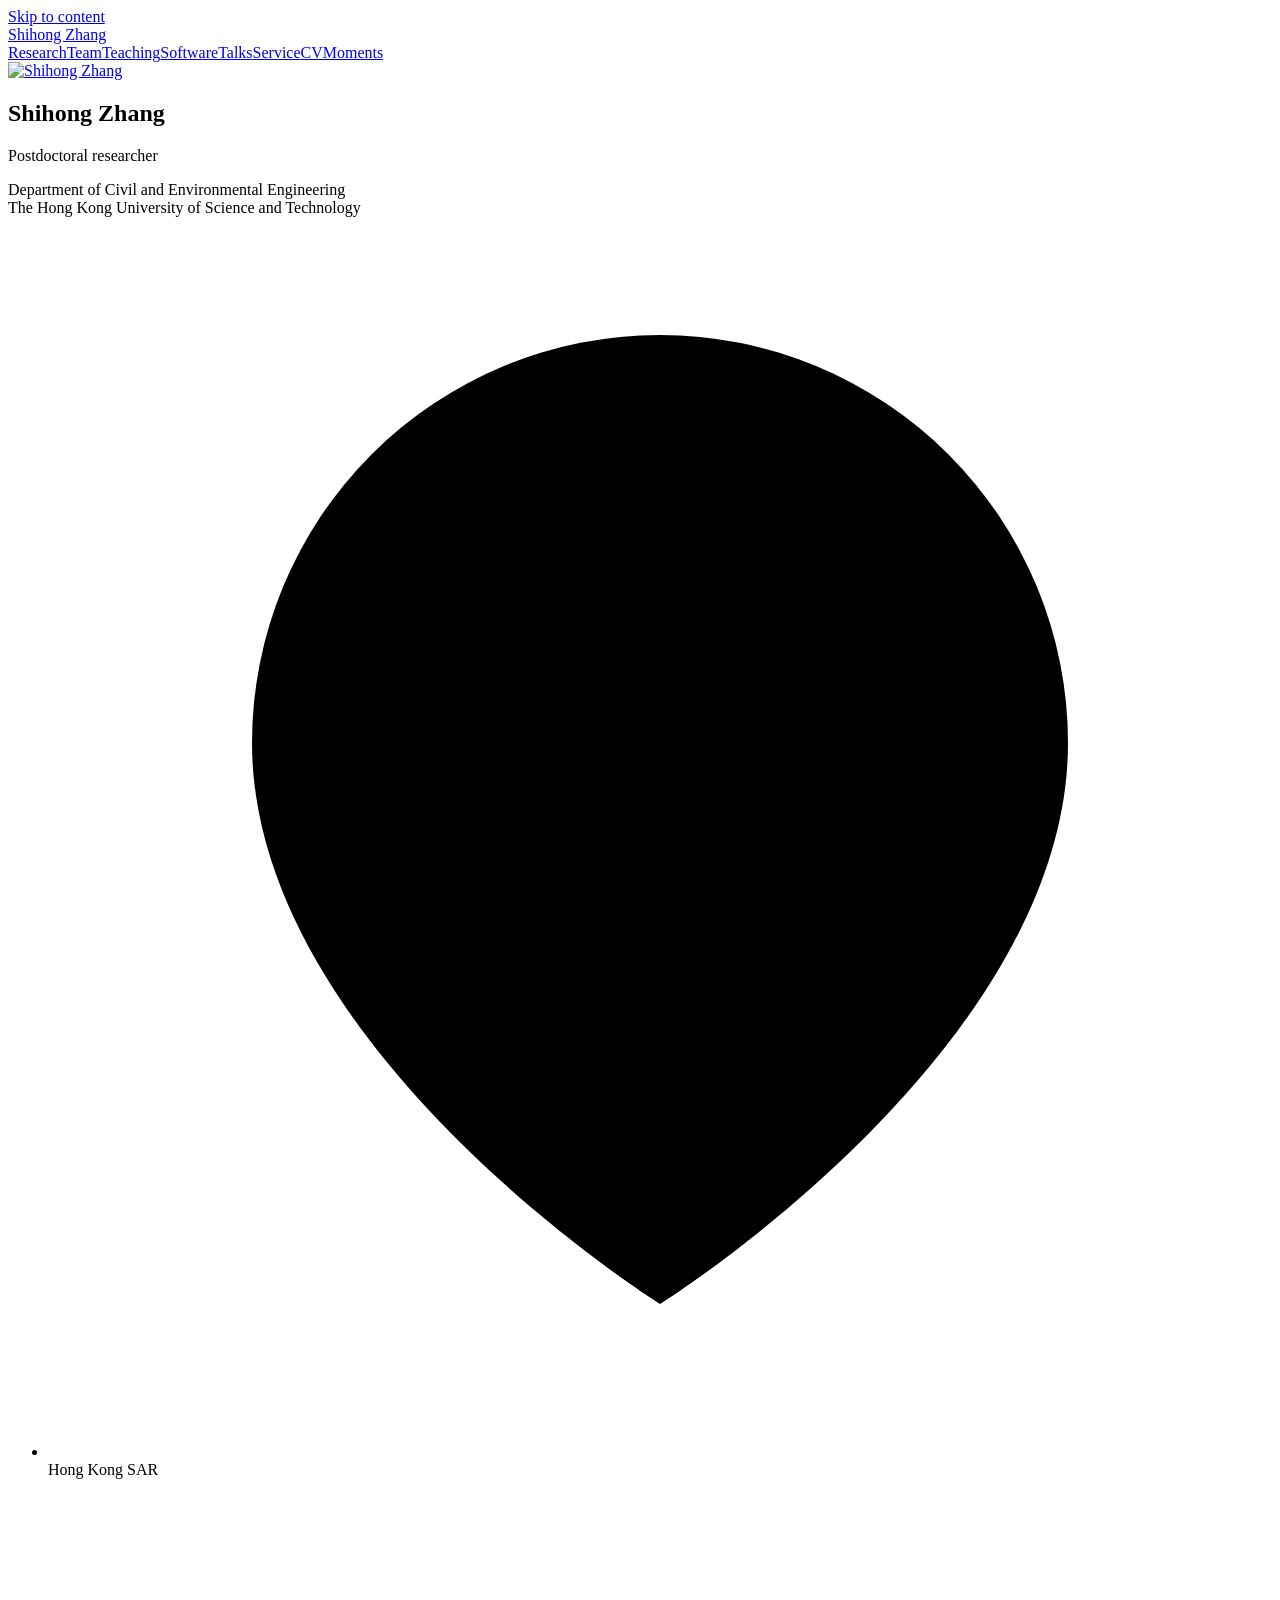
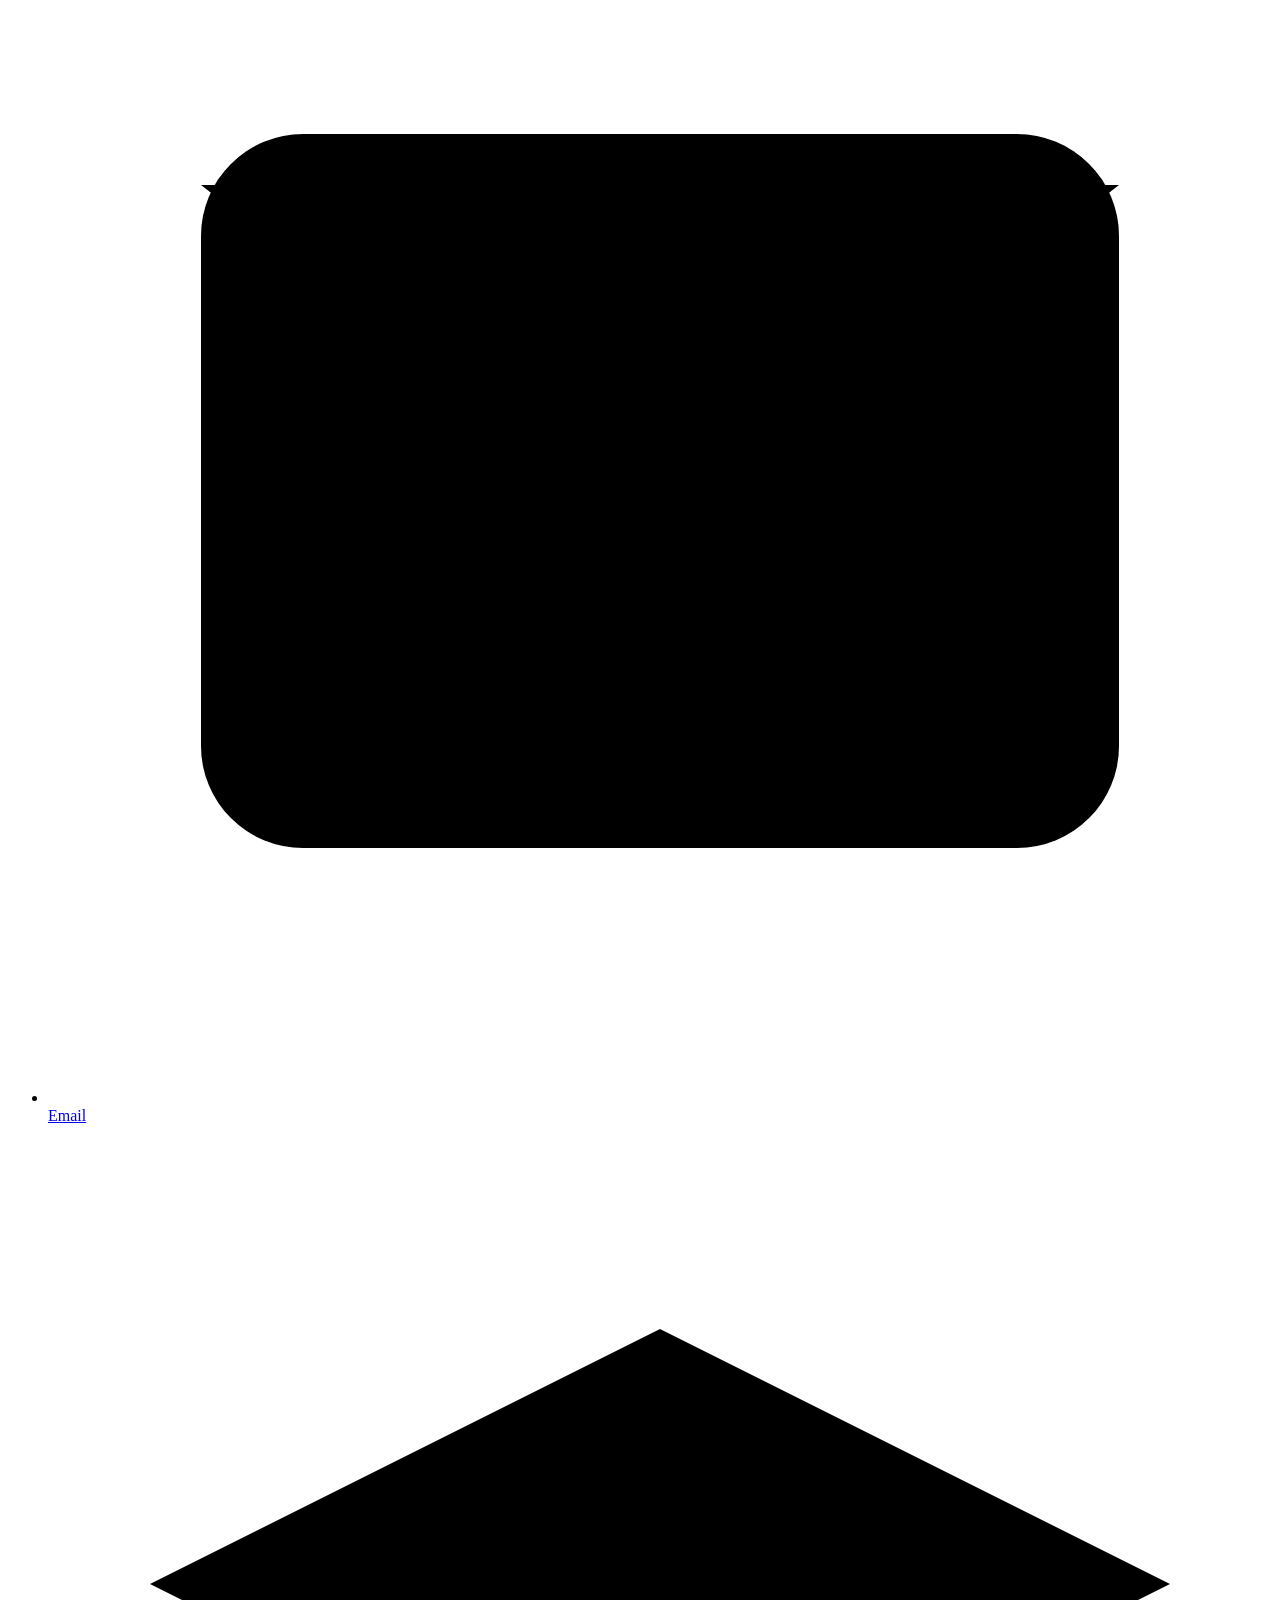
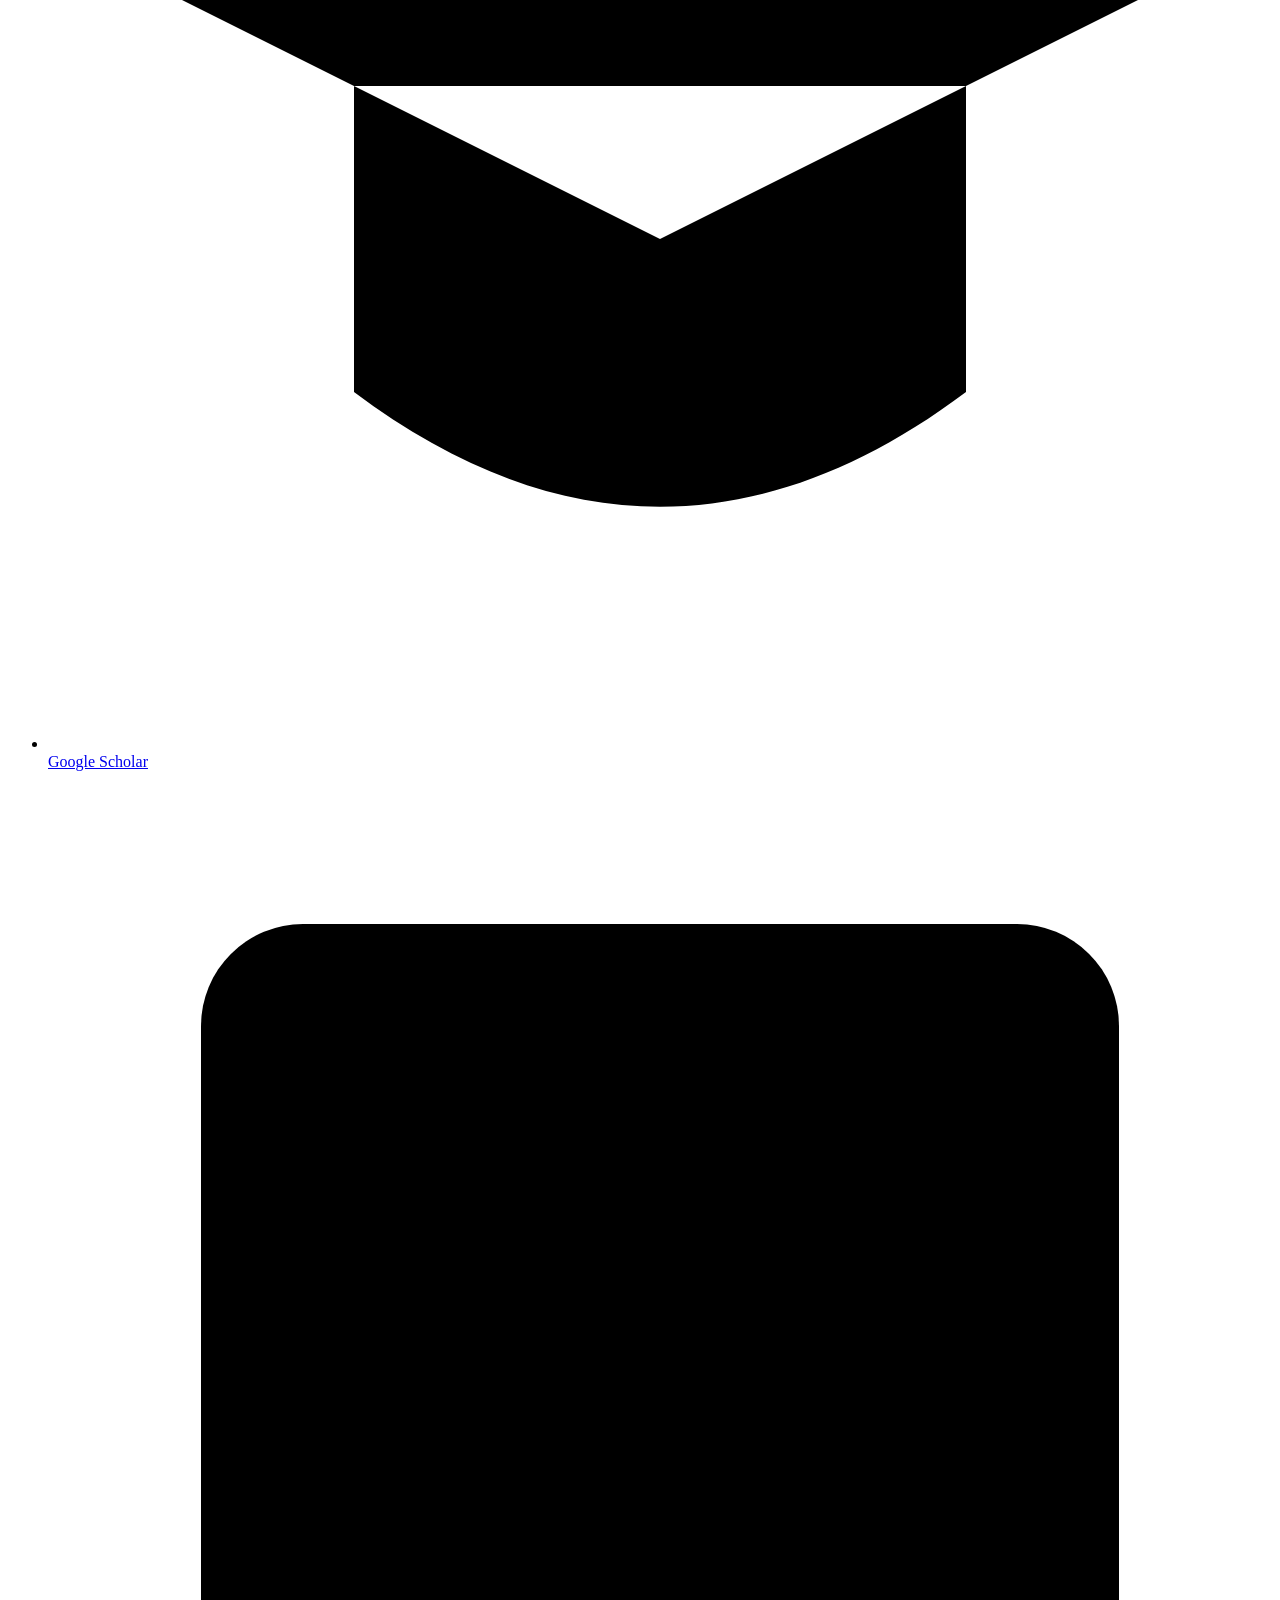
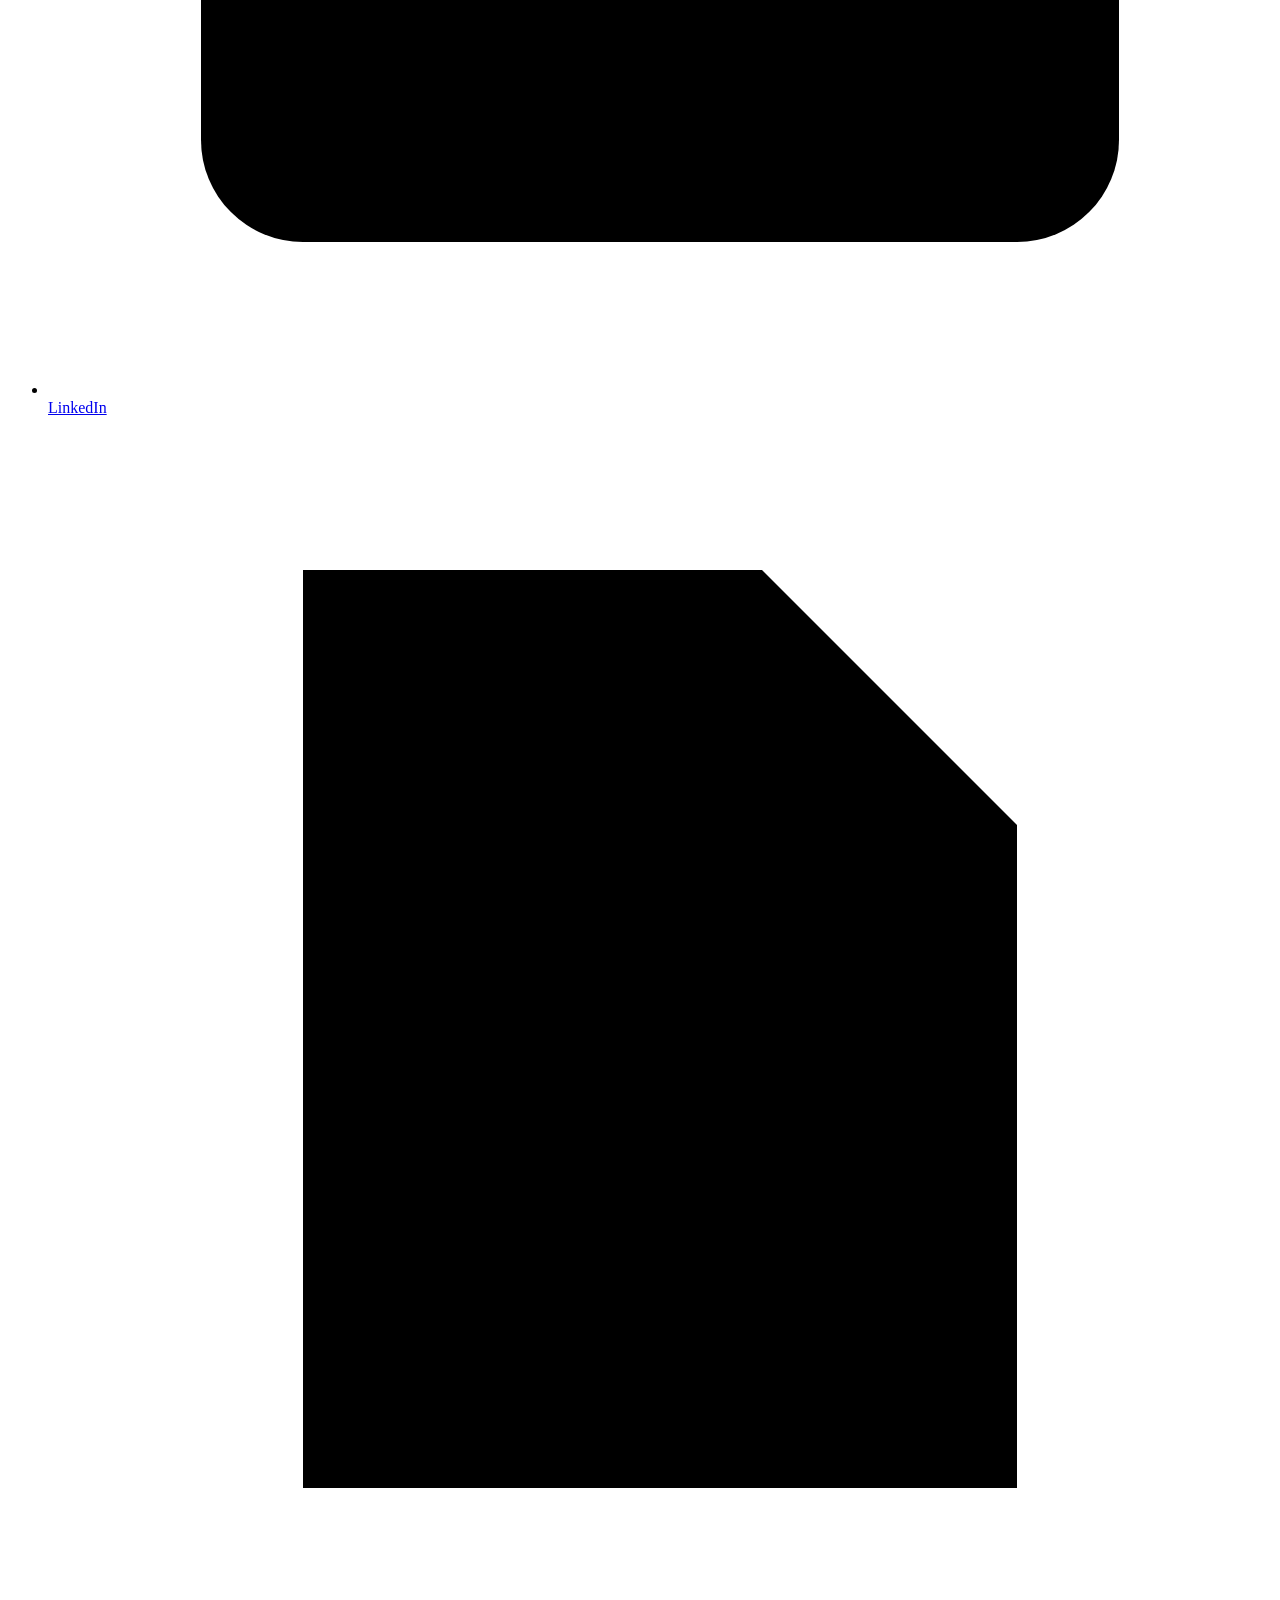
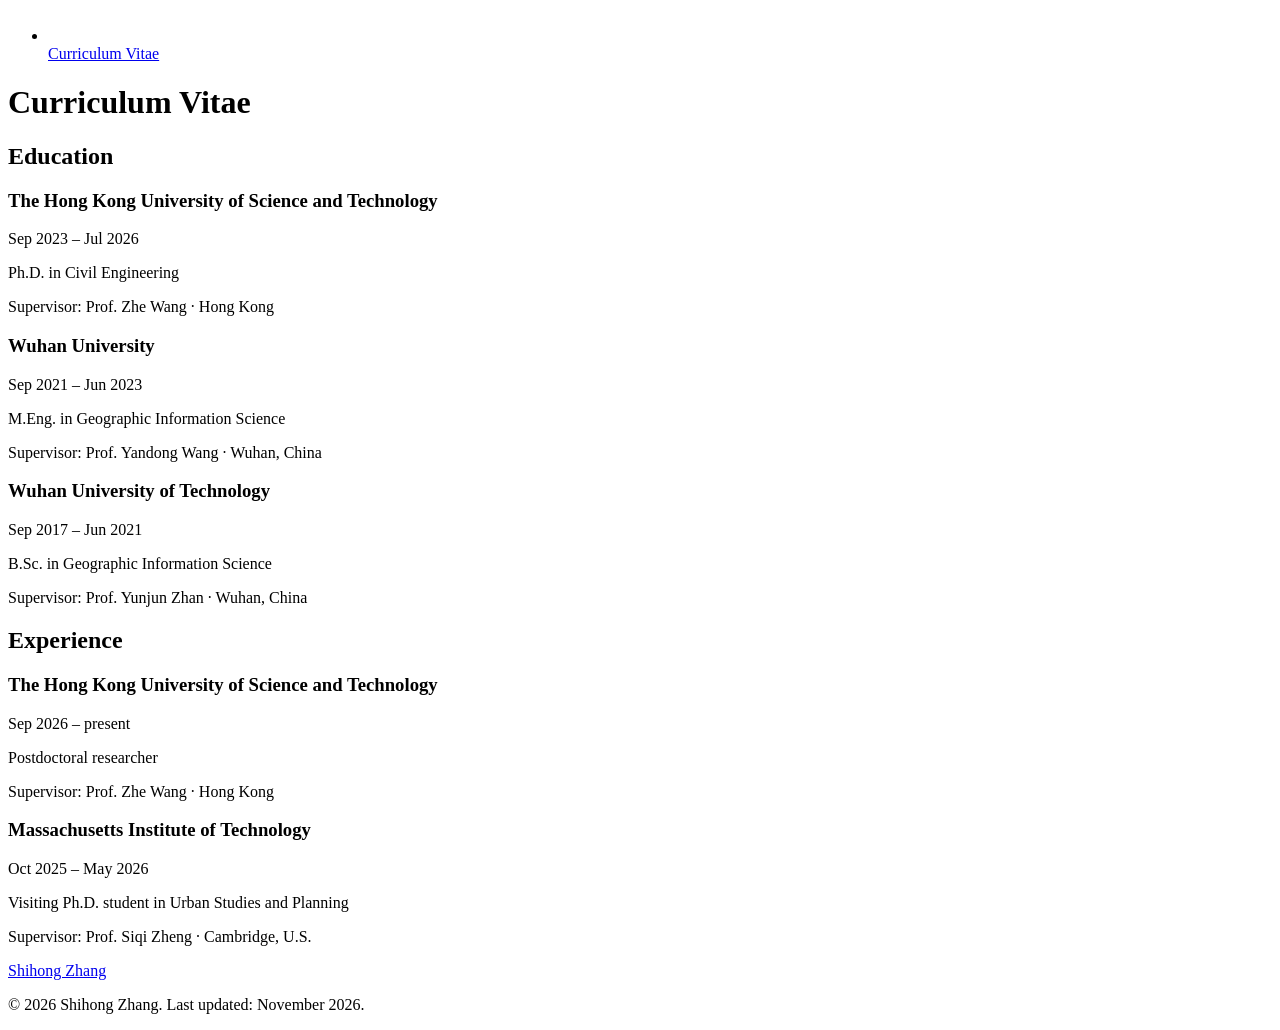
==== cv.html @ 248aec99 "Publish personal website pages" ====
<!doctype html>
<html lang="en">
<head>
  <meta charset="utf-8">
  <meta name="viewport" content="width=device-width, initial-scale=1">
  <meta name="description" content="Shihong Zhang is a postdoctoral researcher at HKUST working on Urban Energy System Modeling and Geographic Information System.">
  <meta name="author" content="Shihong Zhang">
  <meta name="theme-color" content="#ffffff">
  <meta property="og:title" content="CV — Shihong Zhang">
  <meta property="og:description" content="Shihong Zhang is a postdoctoral researcher at HKUST working on Urban Energy System Modeling and Geographic Information System.">
  <meta property="og:type" content="website">
  <title>CV — Shihong Zhang</title>
  <link rel="icon" href="assets/images/favicon.svg" type="image/svg+xml">
  <link rel="stylesheet" href="assets/css/style.css">
  <script src="assets/js/main.js" defer></script>
</head>
<body>
  <a class="skip-link" href="#main">Skip to content</a>
  <header class="masthead">
    <div class="masthead-inner">
      <a class="site-title" href="index.html" >Shihong Zhang</a>
      <button class="menu-toggle" type="button" aria-expanded="false" aria-controls="primary-nav" hidden>
        <span>Menu</span><svg viewBox="0 0 24 24" aria-hidden="true"><path d="M4 6h16M4 12h16M4 18h16"/></svg>
      </button>
      <nav id="primary-nav" class="primary-nav" aria-label="Main navigation"><a href="research.html">Research</a><a href="team.html">Team</a><a href="teaching.html">Teaching</a><a href="softwares.html">Software</a><a href="talks.html">Talks</a><a href="service.html">Service</a><a href="cv.html" aria-current="page">CV</a><a href="moments.html">Moments</a></nav>
    </div>
  </header>
  <div class="site-layout">
    <aside class="author" aria-label="About Shihong Zhang">
      <a class="portrait-link" href="index.html" aria-label="Shihong Zhang home"><img class="portrait" src="assets/images/profile%20photo.jpeg" alt="Shihong Zhang" width="178" height="178"></a>
      <div class="author-info">
        <h2 class="author-name">Shihong Zhang</h2>
        <p class="author-role">Postdoctoral researcher</p>
        <p class="author-affiliation">Department of Civil and Environmental Engineering<br>The Hong Kong University of Science and Technology</p>
        <ul class="author-links"><li class="location-item"><span class="location"><svg class="icon" viewBox="0 0 24 24" aria-hidden="true"><path d="M20 10c0 6-8 11-8 11S4 16 4 10a8 8 0 1 1 16 0Z"/><circle cx="12" cy="10" r="2.5"/></svg>Hong Kong SAR</span></li><li><a href="mailto:szhanger@connect.ust.hk" class=""><svg class="icon" viewBox="0 0 24 24" aria-hidden="true"><rect x="3" y="5" width="18" height="14" rx="2"/><path d="m3 6 9 7 9-7"/></svg>Email</a></li><li><a href="https://scholar.google.com/citations?user=kNA4fkwAAAAJ&amp;hl=en" class="" target="_blank" rel="noopener noreferrer"><svg class="icon" viewBox="0 0 24 24" aria-hidden="true"><path d="m2 9 10-5 10 5-10 5-10-5Zm4 2v6c4 3 8 3 12 0v-6M22 9v8"/></svg>Google Scholar</a></li><li><a href="https://www.linkedin.com/in/shihong-zhang-913426249/" class="" target="_blank" rel="noopener noreferrer"><svg class="icon" viewBox="0 0 24 24" aria-hidden="true"><rect x="3" y="3" width="18" height="18" rx="2"/><path d="M7 10v7M7 7v.01M11 17v-7m0 3c0-4 6-4 6 0v4"/></svg>LinkedIn</a></li><li><a href="cv.html" class=""><svg class="icon" viewBox="0 0 24 24" aria-hidden="true"><path d="M14 3H5v18h14V8l-5-5Zm0 0v5h5M8 12h8M8 16h8"/></svg>Curriculum Vitae</a></li></ul>
      </div>
    </aside>
    <main class="page-content" id="main" tabindex="-1"><h1>Curriculum Vitae</h1><h2 class="section-title" id="education">Education</h2><article class="record"><div class="record-header"><h3>The Hong Kong University of Science and Technology</h3><span class="record-date">Sep 2023 – Jul 2026</span></div><p>Ph.D. in Civil Engineering</p><p class="muted">Supervisor: Prof. Zhe Wang · Hong Kong</p></article><article class="record"><div class="record-header"><h3>Wuhan University</h3><span class="record-date">Sep 2021 – Jun 2023</span></div><p>M.Eng. in Geographic Information Science</p><p class="muted">Supervisor: Prof. Yandong Wang · Wuhan, China</p></article><article class="record"><div class="record-header"><h3>Wuhan University of Technology</h3><span class="record-date">Sep 2017 – Jun 2021</span></div><p>B.Sc. in Geographic Information Science</p><p class="muted">Supervisor: Prof. Yunjun Zhan · Wuhan, China</p></article><h2 class="section-title" id="experience">Experience</h2><article class="record"><div class="record-header"><h3>The Hong Kong University of Science and Technology</h3><span class="record-date">Sep 2026 – present</span></div><p>Postdoctoral researcher</p><p class="muted">Supervisor: Prof. Zhe Wang · Hong Kong</p></article><article class="record"><div class="record-header"><h3>Massachusetts Institute of Technology</h3><span class="record-date">Oct 2025 – May 2026</span></div><p>Visiting Ph.D. student in Urban Studies and Planning</p><p class="muted">Supervisor: Prof. Siqi Zheng · Cambridge, U.S.</p></article></main>
  </div>
  <footer class="site-footer">
    <div class="footer-inner">
      <div class="footer-top"><a href="index.html">Shihong Zhang</a></div>
      <p>© 2026 Shihong Zhang. <span>Last updated: November 2026.</span></p>
    </div>
  </footer>
</body>
</html>
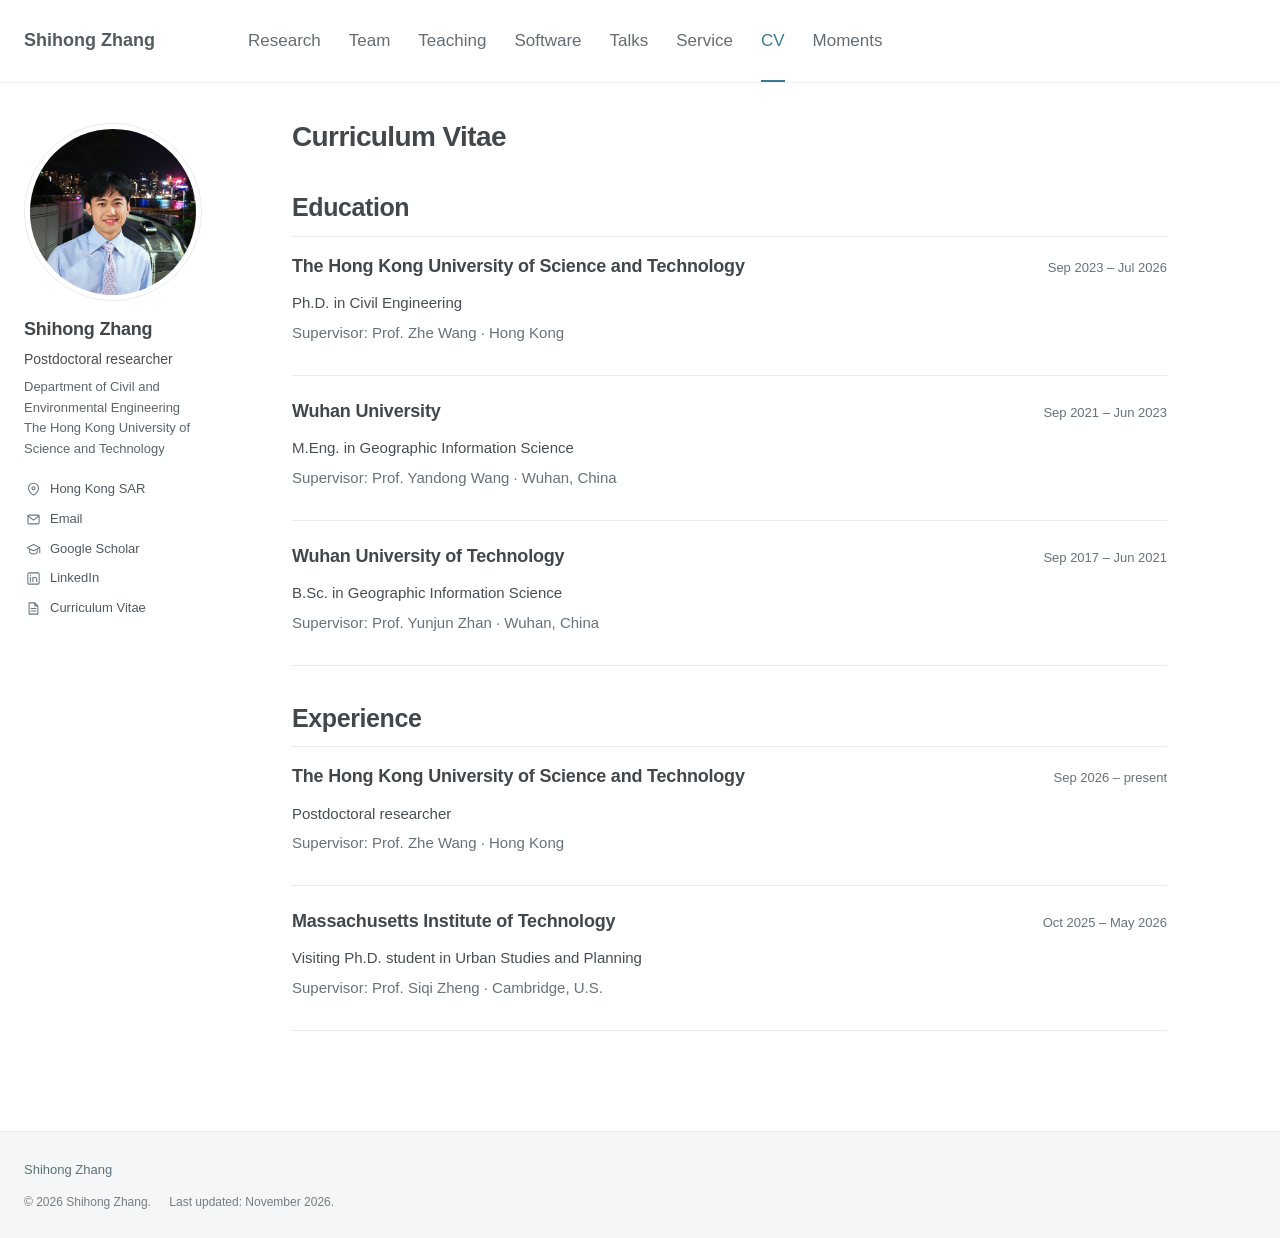
==== commit e64949e7: "Use updated mobile team stylesheet" ====
--- a/cv.html
+++ b/cv.html
@@ -11,7 +11,7 @@
   <meta property="og:type" content="website">
   <title>CV — Shihong Zhang</title>
   <link rel="icon" href="assets/images/favicon.svg" type="image/svg+xml">
-  <link rel="stylesheet" href="assets/css/style.css">
+  <link rel="stylesheet" href="assets/css/style.css?v=20261115-team-mobile">
   <script src="assets/js/main.js" defer></script>
 </head>
 <body>
--- a/assets/css/style.css
+++ b/assets/css/style.css
@@ -0,0 +1,251 @@
+/* Shared layout. Edit these tokens to change the whole site's appearance. */
+:root {
+  --ink: #494e52;
+  --muted: #687278;
+  --link: #397c8d;
+  --line: #e9ecee;
+  --tint: #f4f7f7;
+  --max-width: 1280px;
+  --sidebar: 225px;
+}
+* { box-sizing: border-box; }
+html { scroll-behavior: smooth; scroll-padding-top: 28px; }
+body { margin: 0; background: #fff; color: var(--ink); font: 17px/1.65 -apple-system, BlinkMacSystemFont, "Segoe UI", Arial, sans-serif; -webkit-font-smoothing: antialiased; }
+a { color: var(--link); text-decoration-thickness: 1px; text-underline-offset: 3px; }
+a:hover { color: #225765; }
+button, input { font: inherit; }
+button, a, input { -webkit-tap-highlight-color: transparent; }
+button { cursor: pointer; }
+:focus-visible { outline: 3px solid #39889e; outline-offset: 5px; }
+img { display: block; max-width: 100%; height: auto; }
+svg.icon { width: 17px; height: 17px; flex: 0 0 17px; vertical-align: -2px; fill: none; stroke: currentColor; stroke-width: 1.7; stroke-linecap: round; stroke-linejoin: round; }
+[hidden] { display: none !important; }
+.skip-link { position: fixed; left: 14px; top: -80px; z-index: 10; background: #fff; padding: 10px 18px; border: 2px solid var(--link); }
+.skip-link:focus { top: 12px; }
+.masthead { border-bottom: 1px solid #f0f1f2; }
+.masthead-inner { max-width: var(--max-width); min-height: 82px; padding: 0 24px; margin: 0 auto; display: flex; align-items: center; gap: 42px; }
+.site-title { min-width: 182px; color: #555c60; font-size: 18px; font-weight: 700; text-decoration: none; white-space: nowrap; }
+.primary-nav { display: flex; align-items: center; gap: 28px; flex: 1; }
+.primary-nav a { display: inline-flex; position: relative; padding: 27px 0; color: #656d72; text-decoration: none; font-size: 17px; white-space: nowrap; }
+.primary-nav a:last-child { margin-left: 0; }
+.primary-nav a:hover, .primary-nav a[aria-current="page"] { color: var(--link); }
+.primary-nav a[aria-current="page"]::after { content: ""; position: absolute; height: 2px; background: var(--link); bottom: 0; left: 0; right: 0; }
+.menu-toggle { border: 1px solid var(--line); background: white; border-radius: 4px; padding: 7px 10px; align-items: center; gap: 9px; color: var(--ink); }
+.menu-toggle svg { width: 20px; height: 20px; fill: none; stroke: currentColor; stroke-width: 1.5; }
+.site-layout { max-width: var(--max-width); margin: 0 auto; padding: 40px 24px 76px; display: grid; grid-template-columns: var(--sidebar) minmax(0, 1fr); gap: 43px; min-height: calc(100vh - 237px); }
+.author { font-size: 13px; line-height: 1.6; align-self: start; }
+.portrait-link { display: block; width: 178px; margin-bottom: 17px; text-decoration: none; }
+.portrait { width: 178px; height: 178px; border-radius: 50%; border: 1px solid var(--line); padding: 5px; object-fit: cover; }
+.portrait-placeholder { display: flex; align-items: center; justify-content: center; background: #edf2f1; box-shadow: inset 0 0 0 5px white; color: #54746f; font-family: Georgia, serif; font-weight: 400; font-size: 62px; letter-spacing: -4px; }
+.author-name { font-size: 18px; line-height: 1.3; margin: 0 0 7px; letter-spacing: -.2px; }
+.author-role { margin: 0 0 6px; font-size: 14px; }
+.author-affiliation { max-width: 210px; margin: 0 0 19px; color: #5d666b; }
+.author-links { list-style: none; padding: 0; margin: 0; }
+.author-links li { margin: 9px 0; }
+.author-links a, .author-links .location { display: flex; align-items: center; gap: 9px; color: #515a60; text-decoration: none; width: fit-content; }
+.author-links a:hover { color: var(--link); text-decoration: underline; }
+.author-links svg { color: #69777d; width: 15px; height: 15px; flex-basis: 15px; }
+.page-content { max-width: 875px; min-width: 0; }
+h1, h2, h3, h4 { color: #41474b; line-height: 1.3; }
+h1 { margin: -4px 0 25px; font-size: 28px; letter-spacing: -.6px; }
+h2 { margin: 36px 0 18px; font-size: 25px; letter-spacing: -.4px; }
+h3 { margin: 0 0 8px; font-size: 19px; letter-spacing: -.2px; }
+h4 { margin: 0 0 6px; font-size: 17px; }
+p { margin: 0 0 18px; }
+ul, ol { padding-left: 24px; }
+li { padding-left: 2px; margin-bottom: 10px; }
+.intro-list { margin-top: 0; padding-left: 23px; }
+.intro-list li { margin-bottom: 15px; }
+.intro-list strong { font-weight: 650; }
+.section-heading { display: flex; align-items: baseline; justify-content: space-between; gap: 16px; margin: 36px 0 18px; }
+.section-heading h2 { margin: 0; }
+.section-heading a { font-size: 14px; white-space: nowrap; text-decoration: none; }
+.news-list { list-style: none; padding: 0; margin: 0; }
+.news-list li { display: grid; grid-template-columns: 85px 1fr; gap: 18px; padding: 11px 0; margin: 0; border-bottom: 1px solid var(--line); font-size: 16px; line-height: 1.65; }
+.news-list li:last-child { border: 0; }
+.news-date { font-size: 13px; color: var(--muted); padding-top: 3px; font-variant-numeric: tabular-nums; white-space: nowrap; }
+.news-type { font-weight: 600; color: #745d86; }
+.news-type.award { color: #377c84; }
+.news-type.education { color: #687449; }
+.news-type.funding { color: #487650; }
+.interests { display: flex; flex-wrap: wrap; gap: 9px; margin: 22px 0 0; }
+.tag { border: 1px solid #e0e7e7; padding: 4px 11px; border-radius: 3px; font-size: 13px; color: #5b747b; }
+.lead { color: #626c72; margin-top: -12px; margin-bottom: 27px; max-width: 760px; }
+.section-nav { display: flex; gap: 22px; flex-wrap: wrap; border-bottom: 1px solid var(--line); padding-bottom: 15px; margin: 24px 0 32px; font-size: 14px; }
+.section-nav a { text-decoration: none; }
+.research-themes { margin: 0; padding-left: 24px; }
+.research-themes li { margin-bottom: 16px; }
+.research-themes h3 { display: inline; font-size: 17px; }
+.research-themes p { font-size: 16px; margin: 3px 0 0; }
+.section-title { padding-bottom: 12px; border-bottom: 1px solid var(--line); }
+
+
+
+
+
+
+
+.small-note { font-size: 13px; color: var(--muted); }
+
+.publication-list { padding-left: 26px; }
+.publication { padding: 0 0 21px 6px; margin: 0 0 21px; border-bottom: 1px solid var(--line); }
+.publication::marker { color: #8a9398; font-size: 13px; }
+.publication h3 { font-size: 17px; line-height: 1.5; margin: 0 0 5px; font-weight: 650; }
+.publication .authors { font-size: 14px; margin: 0 0 3px; color: #616c73; }
+.publication .venue { font-size: 14px; margin: 0; font-style: italic; }
+.status { display: inline-block; padding: 1px 7px; margin-left: 8px; border-radius: 3px; font-size: 11px; font-style: normal; background: #f6f0e6; color: #886a34; vertical-align: 1px; white-space: nowrap; }
+
+.project-item, .record { padding: 0 0 24px; margin: 0 0 24px; border-bottom: 1px solid var(--line); }
+.project-item h3 { font-size: 18px; line-height: 1.5; }
+.project-item p, .record p { font-size: 15px; margin: 5px 0; }
+.eyebrow { display: block; text-transform: uppercase; font-size: 11px; letter-spacing: 1.2px; color: #6b8187; font-weight: 600; margin-bottom: 7px; }
+.record-header { display: flex; align-items: baseline; justify-content: space-between; gap: 20px; }
+.record-header h3 { font-size: 18px; }
+.record-date { font-size: 13px; color: var(--muted); white-space: nowrap; }
+.muted { color: var(--muted); }
+.platform { margin: 0 0 42px; padding-bottom: 35px; border-bottom: 1px solid var(--line); }
+.platform figure { margin: 0 0 22px; background: #f8f9f9; border: 1px solid var(--line); border-radius: 3px; overflow: hidden; }
+.platform figure img { width: 100%; max-height: 450px; object-fit: contain; }
+.platform figcaption { padding: 10px 14px; font-size: 12px; color: var(--muted); background: #fff; border-top: 1px solid var(--line); }
+.platform h2 { font-size: 22px; margin-top: 20px; }
+.platform p { font-size: 16px; }
+.text-link { font-size: 14px; font-weight: 550; text-decoration: none; }
+.featured-platform { margin: 0; }
+.featured-platform img { border: 1px solid var(--line); border-radius: 3px; }
+.featured-platform figcaption { margin-top: 11px; font-size: 14px; }
+.featured-platform a { text-decoration: none; }
+.talk { display: grid; grid-template-columns: 88px 1fr; gap: 22px; margin-bottom: 25px; padding-bottom: 24px; border-bottom: 1px solid var(--line); }
+.talk h3 { font-size: 18px; line-height: 1.5; }
+.talk p { font-size: 14px; margin: 4px 0; }
+.talk-location { display: flex; align-items: baseline; gap: 6px; }
+.talk-location .icon { align-self: flex-start; margin-top: 3px; width: 15px; height: 15px; flex-basis: 15px; }
+.talk-date { font-size: 13px; color: #6b7b80; padding-top: 3px; }
+.journal-list { font-size: 15px; line-height: 1.9; margin-bottom: 28px; }
+.empty-moments { margin-top: 36px; padding: 65px 30px; border: 1px dashed #dce3e5; border-radius: 4px; text-align: center; }
+.empty-moments .icon { width: 36px; height: 36px; color: #82999c; margin-bottom: 19px; }
+.empty-moments h2 { font-size: 21px; margin: 0 0 9px; }
+.empty-moments p { font-size: 15px; color: var(--muted); margin: 0; }
+.moment { margin: 0 0 40px; padding-bottom: 28px; border-bottom: 1px solid var(--line); }
+.moment img { border-radius: 3px; margin-bottom: 18px; }
+.moment time { display: block; font-size: 13px; color: var(--muted); margin-bottom: 8px; }
+.site-footer { background: #f5f6f7; border-top: 1px solid #e8ebed; font-size: 12px; color: #737d83; }
+.footer-inner { max-width: var(--max-width); padding: 27px 24px 25px; margin: 0 auto; }
+.footer-top { display: flex; align-items: center; justify-content: space-between; margin-bottom: 13px; }
+.footer-top a { color: #5e717a; text-decoration: none; font-size: 13px; }
+.footer-inner p { margin: 0; }
+.footer-inner p span { margin-left: 15px; }
+.sr-only { position: absolute; width: 1px; height: 1px; margin: -1px; padding: 0; overflow: hidden; clip: rect(0,0,0,0); white-space: nowrap; border: 0; }
+@media (min-width: 1450px) { :root { --max-width: 1320px; } .site-layout { gap: 55px; } }
+@media (max-width: 1100px) {
+  .masthead-inner { gap: 25px; }
+  .site-title { min-width: 176px; }
+  .primary-nav { gap: 20px; }
+  .primary-nav a { font-size: 15px; }
+  :root { --sidebar: 200px; }
+  .site-layout { gap: 30px; }
+}
+@media (max-width: 900px) {
+  .masthead-inner { flex-wrap: wrap; min-height: 70px; gap: 0; padding: 0 22px; }
+  .site-title { padding: 21px 0; }
+  .menu-toggle:not([hidden]) { display: inline-flex; margin-left: auto; }
+  .primary-nav { flex: 0 0 100%; flex-wrap: wrap; gap: 4px 23px; padding: 0 0 14px; }
+  .primary-nav a { padding: 8px 0; font-size: 15px; }
+  .primary-nav a:last-child { margin-left: 0; }
+  :root { --sidebar: 175px; }
+  .site-layout { padding-top: 30px; gap: 27px; }
+  .portrait-link, .portrait { width: 145px; }
+  .portrait { height: 145px; }
+  .author-affiliation { font-size: 12px; }
+  body { font-size: 16px; }
+}
+@media (max-width: 640px) {
+  .masthead-inner { padding: 0 20px; }
+  .site-title { font-size: 17px; }
+  .site-layout { display: block; padding: 26px 20px 50px; }
+  .author { display: flex; gap: 18px; padding-bottom: 26px; margin-bottom: 31px; border-bottom: 1px solid var(--line); }
+  .portrait-link { flex: 0 0 84px; width: 84px; margin: 0; }
+  .portrait { width: 84px; height: 84px; }
+  .portrait-placeholder { font-size: 32px; letter-spacing: -2px; }
+  .author-name { font-size: 18px; margin-bottom: 4px; }
+  .author-role { font-size: 13px; margin-bottom: 5px; }
+  .author-affiliation { max-width: 330px; margin-bottom: 10px; font-size: 12px; }
+  .author-links { display: flex; flex-wrap: wrap; gap: 8px 13px; }
+  .author-links li { margin: 0; font-size: 12px; padding: 0; }
+  .author-links .location-item { flex-basis: 100%; }
+  .author-links a, .author-links .location { gap: 5px; }
+  .author-links svg { width: 13px; height: 13px; flex-basis: 13px; }
+  h1 { font-size: 26px; margin-bottom: 22px; }
+  h2 { font-size: 23px; }
+  .intro-list { padding-left: 19px; }
+  .news-list li { grid-template-columns: 70px 1fr; gap: 12px; font-size: 15px; }
+  .news-date { font-size: 12px; }
+  .section-heading a { font-size: 12px; }
+  .record-header { display: block; }
+  .record-date { display: block; margin-bottom: 6px; }
+  .talk { grid-template-columns: 1fr; gap: 4px; }
+
+
+  .publication-list { padding-left: 21px; }
+  .publication { padding-left: 2px; }
+  .platform h2 { font-size: 20px; }
+  .footer-inner { padding: 23px 20px; }
+  .footer-inner p span { display: block; margin: 5px 0 0; }
+  .section-nav { gap: 10px 19px; }
+}
+@media (prefers-reduced-motion: reduce) { html { scroll-behavior: auto; } }
+@media print {
+  body { font-size: 11pt; color: #111; }
+  .masthead, .author, .site-footer, .section-nav, .skip-link { display: none !important; }
+  .site-layout { display: block; padding: 0; min-height: 0; }
+  .page-content { max-width: none; }
+  a { color: inherit; text-decoration: none; }
+  h2, h3 { break-after: avoid; }
+  .record, .publication { break-inside: avoid; }
+}
+
+/* Moments page map. The empty basemap never represents tracked visits. */
+.visitor-map { width: min(100%, 420px); margin: 48px auto 0; text-align: center; }
+.visitor-map h2 { margin: 0 0 14px; font-size: 15px; font-weight: 600; letter-spacing: 0; color: #5e717a; }
+.visitor-map-frame { min-height: 140px; }
+.visitor-map-placeholder { width: 100%; height: auto; }
+#visitor-map-widget { max-width: 100%; overflow: hidden; }
+#visitor-map-widget img, #visitor-map-widget iframe { max-width: 100%; }
+.visitor-map .visitor-map-status { font-size: 12px; line-height: 1.6; margin-top: 12px; color: #737d83; }
+
+/* Moments galleries and photography portfolio entrance. */
+.moment-gallery { display: grid; grid-template-columns: repeat(3, minmax(0, 1fr)); gap: 12px; }
+.moment-gallery a { display: block; }
+.moment-gallery img { width: 100%; height: auto; margin: 0; }
+.photography-entry { display: flex; align-items: center; gap: 18px; padding: 25px; border: 1px solid var(--line); border-radius: 4px; text-decoration: none; }
+.photography-entry > span { flex: 1; }
+.photography-entry strong { display: block; font-size: 21px; margin-bottom: 6px; }
+.photography-entry span span { display: block; color: var(--muted); font-size: 15px; }
+.photography-entry:hover { background: #f5f6f7; text-decoration: none; }
+.photography-gallery { display: grid; grid-template-columns: repeat(2, minmax(0, 1fr)); gap: 20px; }
+.photography-gallery figure { margin: 0; }
+.photography-gallery img { width: 100%; height: auto; }
+@media (max-width: 640px) {
+  .moment-gallery { gap: 6px; }
+  .photography-entry { padding: 18px; gap: 12px; }
+  .photography-entry strong { font-size: 18px; }
+  .photography-gallery { grid-template-columns: 1fr; }
+}
+
+/* Urban Group introduction and member portraits. */
+.team-intro { line-height: 1.85; margin-bottom: 28px; }
+.team-members { display: grid; grid-template-columns: repeat(4, minmax(0, 1fr)); gap: 20px; margin: 0 0 40px; }
+.team-member { margin: 0; text-align: center; }
+.team-member img { width: 100%; height: 200px; object-fit: contain; border-radius: 4px; }
+.team-member figcaption { margin-top: 12px; font-size: 16px; font-weight: 600; }
+@media (max-width: 640px) {
+  .team-members { grid-template-columns: repeat(2, minmax(0, 1fr)); gap: 24px 16px; }
+  .team-members-first > .team-member:first-child { grid-column: 1 / -1; width: calc((100% - 16px) / 2); justify-self: start; }
+  .team-member img { height: 180px; }
+}
+
+/* Slightly softer item headings on the Service page. */
+.service-details h3 { color: #626b70; }
+
+.moment-gallery-two { grid-template-columns: repeat(2, minmax(0, 1fr)); }
+.moment-gallery figure { margin: 0; }
+.moment-gallery figcaption { margin-top: 10px; text-align: center; color: var(--muted); font-size: 15px; }
